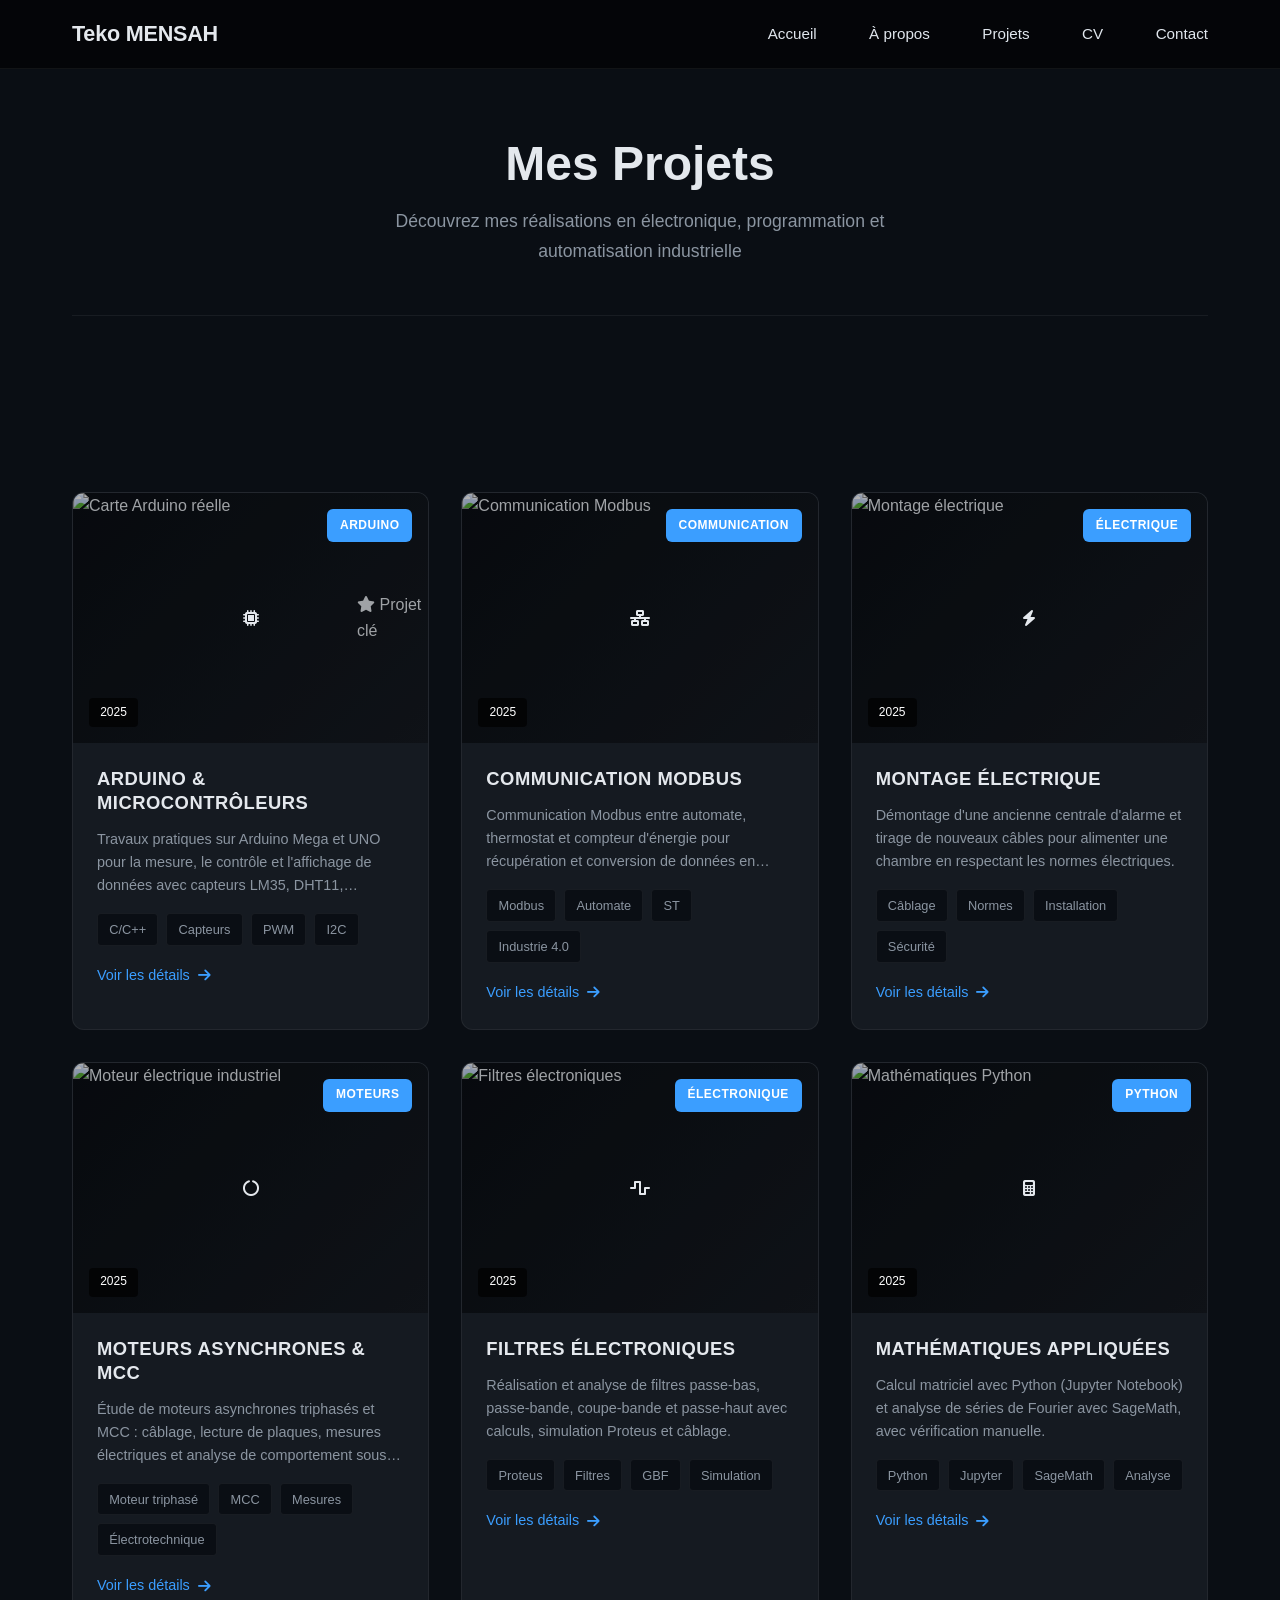
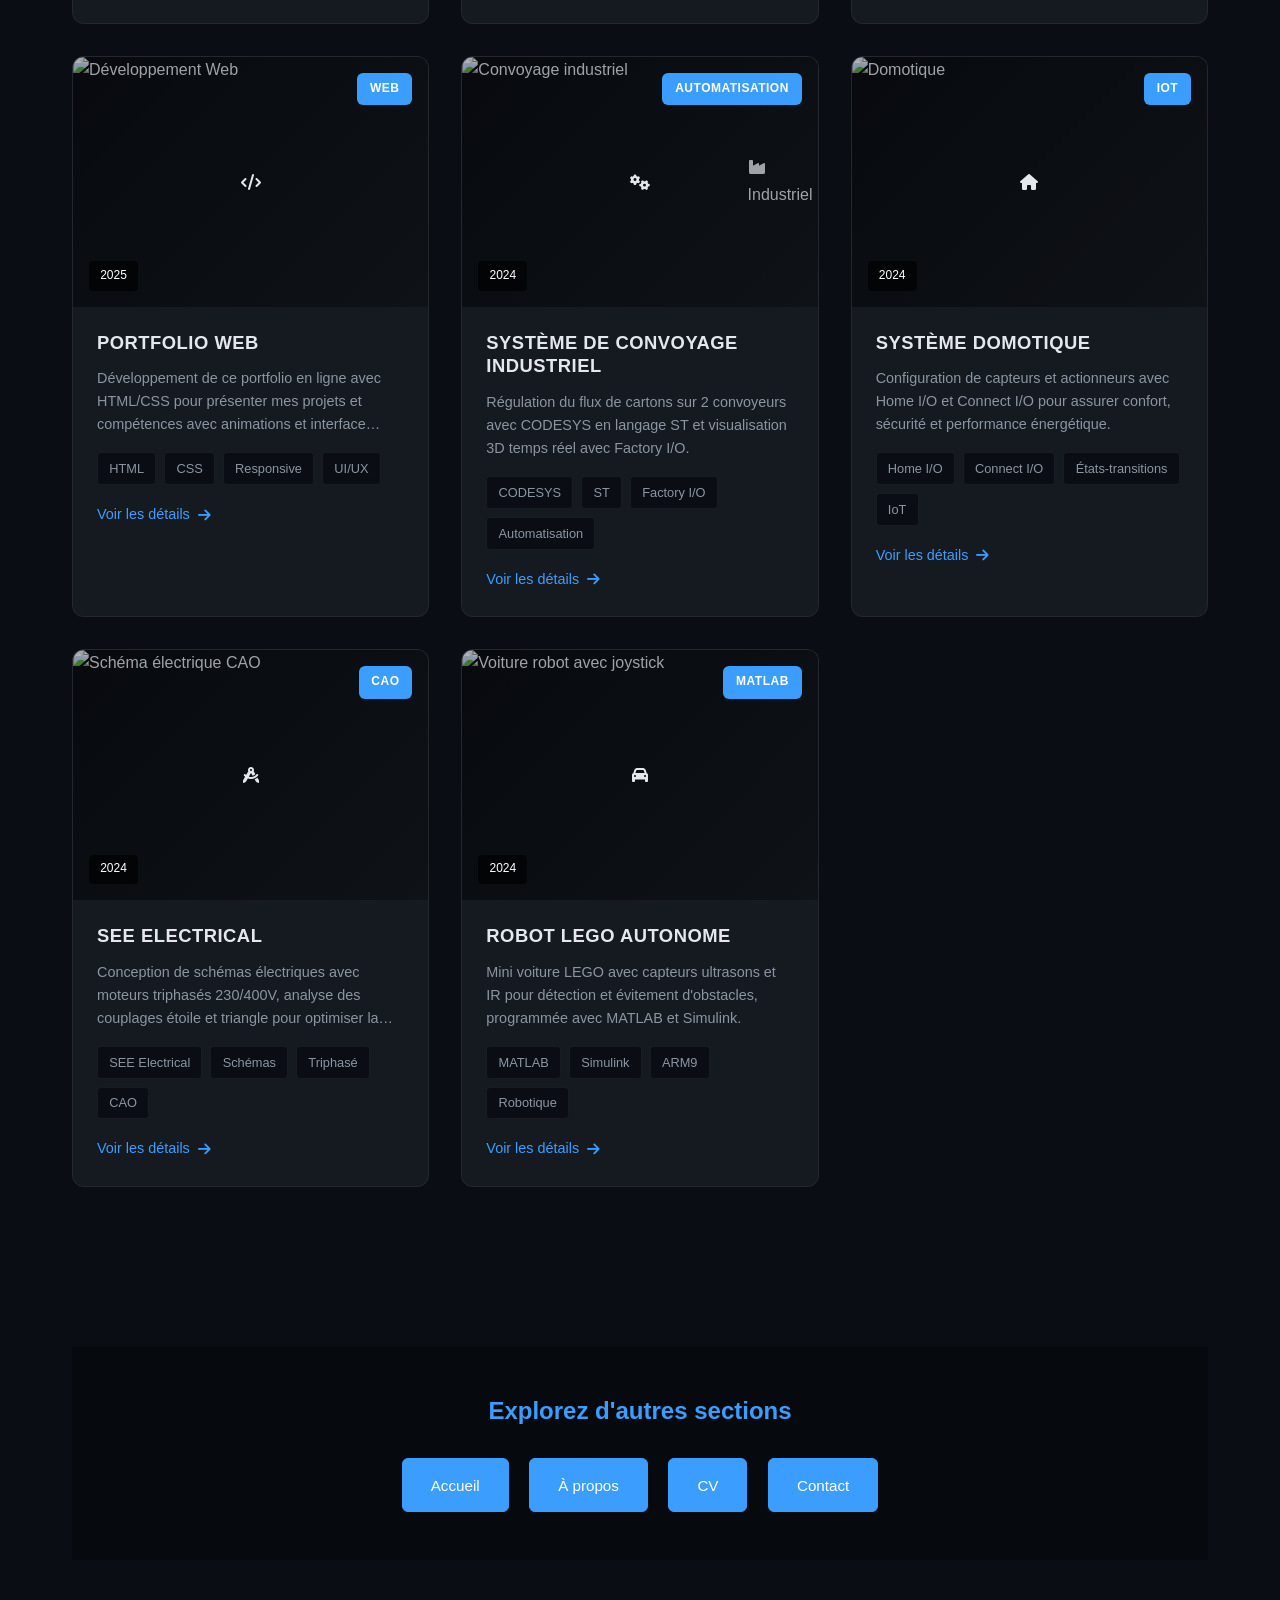
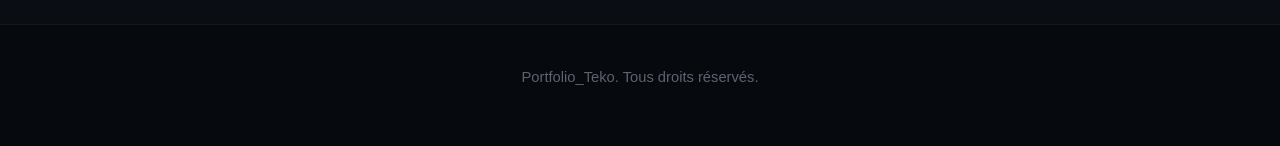
==== projects.html @ 772eec77 "Add files via upload" ====
<!DOCTYPE html>
<html lang="fr">
<head>
  <meta charset="UTF-8">
  <meta name="viewport" content="width=device-width, initial-scale=1.0">
  <title>Projets - Portfolio</title>
  <link rel="stylesheet" href="style.css">
  <link rel="stylesheet" href="https://cdnjs.cloudflare.com/ajax/libs/font-awesome/6.4.0/css/all.min.css">
</head>
<body>
  <!-- Header Navigation -->
  <header style="background: rgba(0, 0, 0, 0.2); backdrop-filter: brightness(0.5);">
    <nav class="container flex-between" style="max-width:1200px; margin:0 auto; display:flex; align-items:center; justify-content:space-between;">
      <h1>Teko MENSAH</h1>
      <div>
        <a href="index.html" style="color:#e0e6ed; margin-right:1rem; text-decoration:none;">Accueil</a>
        <a href="about.html" style="color:#e0e6ed; margin-right:1rem; text-decoration:none;">À propos</a>
        <a href="projects.html" style="color:#e0e6ed; margin-right:1rem; text-decoration:none;">Projets</a>
        <a href="skills.html" style="color:#e0e6ed; margin-right:1rem; text-decoration:none;">CV</a>
        <a href="contact.html" style="color:#e0e6ed; text-decoration:none;">Contact</a>
      </div>
    </nav>
  </header>

  <!-- Main Content -->
  <main class="container">
    <section class="page-header">
      <h1>Mes Projets</h1>
      <p class="text-center">Découvrez mes réalisations en électronique, programmation et automatisation industrielle</p>
    </section>

    <section class="projects-grid-container">
      <div class="projects-grid">
        <!-- PROJETS 2025 - Plus récents -->
        <!-- Projet 2025: Arduino/Microcontrôleurs - Très impactant et récent -->
        <div class="project-item featured">
          <div class="project-image">
            <img src="https://images.pexels.com/photos/15470542/pexels-photo-15470542.jpeg" alt="Carte Arduino réelle">
            <div class="project-overlay">
              <i class="project-placeholder fas fa-microchip"></i>
            </div>
            <span class="project-badge">Arduino</span>
            <span class="project-date">2025</span>
            <span class="project-featured-badge"><i class="fas fa-star"></i> Projet clé</span>
          </div>
          <div class="project-content">
            <h3 class="project-title">Arduino & Microcontrôleurs</h3>
            <p class="project-description">
              Travaux pratiques sur Arduino Mega et UNO pour la mesure, le contrôle et l'affichage de données avec capteurs LM35, DHT11, afficheurs LCD, 7 segments et gestion de moteurs.
            </p>
            <div class="project-tags">
              <span class="project-tag">C/C++</span>
              <span class="project-tag">Capteurs</span>
              <span class="project-tag">PWM</span>
              <span class="project-tag">I2C</span>
            </div>
            <a href="https://www.linkedin.com/in/teko-mensah-b5ab98325/details/projects/" target="_blank" rel="noopener noreferrer" class="project-link">
              Voir les détails <i class="fas fa-arrow-right"></i>
            </a>
          </div>
        </div>

        <!-- Projet 2025: Communication Modbus - Communication industrielle importante -->
        <div class="project-item">
          <div class="project-image">
            <img src="https://images.unsplash.com/photo-1558494949-ef010cbdcc31" alt="Communication Modbus">
            <div class="project-overlay">
              <i class="project-placeholder fas fa-network-wired"></i>
            </div>
            <span class="project-badge">Communication</span>
            <span class="project-date">2025</span>
          </div>
          <div class="project-content">
            <h3 class="project-title">Communication Modbus</h3>
            <p class="project-description">
              Communication Modbus entre automate, thermostat et compteur d'énergie pour récupération et conversion de données en langage ST.
            </p>
            <div class="project-tags">
              <span class="project-tag">Modbus</span>
              <span class="project-tag">Automate</span>
              <span class="project-tag">ST</span>
              <span class="project-tag">Industrie 4.0</span>
            </div>
            <a href="https://www.linkedin.com/in/teko-mensah-b5ab98325/details/projects/" target="_blank" rel="noopener noreferrer" class="project-link">
              Voir les détails <i class="fas fa-arrow-right"></i>
            </a>
          </div>
        </div>

        <!-- Projet 2025: Montage électrique - Compétences pratiques importantes -->
        <div class="project-item">
          <div class="project-image">
            <img src="https://images.unsplash.com/photo-1621905252507-b35492cc74b4" alt="Montage électrique">
            <div class="project-overlay">
              <i class="project-placeholder fas fa-bolt"></i>
            </div>
            <span class="project-badge">Électrique</span>
            <span class="project-date">2025</span>
          </div>
          <div class="project-content">
            <h3 class="project-title">Montage Électrique</h3>
            <p class="project-description">
              Démontage d'une ancienne centrale d'alarme et tirage de nouveaux câbles pour alimenter une chambre en respectant les normes électriques.
            </p>
            <div class="project-tags">
              <span class="project-tag">Câblage</span>
              <span class="project-tag">Normes</span>
              <span class="project-tag">Installation</span>
              <span class="project-tag">Sécurité</span>
            </div>
            <a href="https://www.linkedin.com/in/teko-mensah-b5ab98325/details/projects/" target="_blank" rel="noopener noreferrer" class="project-link">
              Voir les détails <i class="fas fa-arrow-right"></i>
            </a>
          </div>
        </div>

        <!-- Projet 2025: Moteurs Asynchrones & MCC - Électrotechnique fondamentale -->
        <div class="project-item">
          <div class="project-image">
            <img src="photo/moteur.png" alt="Moteur électrique industriel">
            <div class="project-overlay">
              <i class="project-placeholder fas fa-circle-notch"></i>
            </div>
            <span class="project-badge">Moteurs</span>
            <span class="project-date">2025</span>
          </div>
          <div class="project-content">
            <h3 class="project-title">Moteurs Asynchrones & MCC</h3>
            <p class="project-description">
              Étude de moteurs asynchrones triphasés et MCC : câblage, lecture de plaques, mesures électriques et analyse de comportement sous charge.
            </p>
            <div class="project-tags">
              <span class="project-tag">Moteur triphasé</span>
              <span class="project-tag">MCC</span>
              <span class="project-tag">Mesures</span>
              <span class="project-tag">Électrotechnique</span>
            </div>
            <a href="https://www.linkedin.com/in/teko-mensah-b5ab98325/details/projects/" target="_blank" rel="noopener noreferrer" class="project-link">
              Voir les détails <i class="fas fa-arrow-right"></i>
            </a>
          </div>
        </div>

        <!-- Projet 2025: Filtres électroniques - Électronique avancée -->
        <div class="project-item">
          <div class="project-image">
            <img src="https://images.unsplash.com/photo-1518770660439-4636190af475" alt="Filtres électroniques">
            <div class="project-overlay">
              <i class="project-placeholder fas fa-wave-square"></i>
            </div>
            <span class="project-badge">Électronique</span>
            <span class="project-date">2025</span>
          </div>
          <div class="project-content">
            <h3 class="project-title">Filtres Électroniques</h3>
            <p class="project-description">
              Réalisation et analyse de filtres passe-bas, passe-bande, coupe-bande et passe-haut avec calculs, simulation Proteus et câblage.
            </p>
            <div class="project-tags">
              <span class="project-tag">Proteus</span>
              <span class="project-tag">Filtres</span>
              <span class="project-tag">GBF</span>
              <span class="project-tag">Simulation</span>
            </div>
            <a href="https://www.linkedin.com/in/teko-mensah-b5ab98325/details/projects/" target="_blank" rel="noopener noreferrer" class="project-link">
              Voir les détails <i class="fas fa-arrow-right"></i>
            </a>
          </div>
        </div>

        <!-- Projet 2025: Mathématiques Appliquées - Compétences analytiques -->
        <div class="project-item">
          <div class="project-image">
            <img src="https://images.unsplash.com/photo-1635070041078-e363dbe005cb" alt="Mathématiques Python">
            <div class="project-overlay">
              <i class="project-placeholder fas fa-calculator"></i>
            </div>
            <span class="project-badge">Python</span>
            <span class="project-date">2025</span>
          </div>
          <div class="project-content">
            <h3 class="project-title">Mathématiques Appliquées</h3>
            <p class="project-description">
              Calcul matriciel avec Python (Jupyter Notebook) et analyse de séries de Fourier avec SageMath, avec vérification manuelle.
            </p>
            <div class="project-tags">
              <span class="project-tag">Python</span>
              <span class="project-tag">Jupyter</span>
              <span class="project-tag">SageMath</span>
              <span class="project-tag">Analyse</span>
            </div>
            <a href="https://www.linkedin.com/in/teko-mensah-b5ab98325/details/projects/" target="_blank" rel="noopener noreferrer" class="project-link">
              Voir les détails <i class="fas fa-arrow-right"></i>
            </a>
          </div>
        </div>

        <!-- Projet 2025: Portfolio Web - Développement web personnel -->
        <div class="project-item">
          <div class="project-image">
            <img src="https://images.unsplash.com/photo-1547658719-da2b51169166" alt="Développement Web">
            <div class="project-overlay">
              <i class="project-placeholder fas fa-code"></i>
            </div>
            <span class="project-badge">Web</span>
            <span class="project-date">2025</span>
          </div>
          <div class="project-content">
            <h3 class="project-title">Portfolio Web</h3>
            <p class="project-description">
              Développement de ce portfolio en ligne avec HTML/CSS pour présenter mes projets et compétences avec animations et interface moderne.
            </p>
            <div class="project-tags">
              <span class="project-tag">HTML</span>
              <span class="project-tag">CSS</span>
              <span class="project-tag">Responsive</span>
              <span class="project-tag">UI/UX</span>
            </div>
            <a href="https://www.linkedin.com/in/teko-mensah-b5ab98325/details/projects/" target="_blank" rel="noopener noreferrer" class="project-link">
              Voir les détails <i class="fas fa-arrow-right"></i>
            </a>
          </div>
        </div>

        <!-- PROJETS 2024 - Moins récents -->
        <!-- Projet 2024: Système de convoyage industriel - Impactant pour l'industrie -->
        <div class="project-item featured">
          <div class="project-image">
            <img src="photo/convoyeur.jpg" alt="Convoyage industriel">
            <div class="project-overlay">
              <i class="project-placeholder fas fa-cogs"></i>
            </div>
            <span class="project-badge">Automatisation</span>
            <span class="project-date">2024</span>
            <span class="project-featured-badge"><i class="fas fa-industry"></i> Industriel</span>
          </div>
          <div class="project-content">
            <h3 class="project-title">Système de Convoyage Industriel</h3>
            <p class="project-description">
              Régulation du flux de cartons sur 2 convoyeurs avec CODESYS en langage ST et visualisation 3D temps réel avec Factory I/O.
            </p>
            <div class="project-tags">
              <span class="project-tag">CODESYS</span>
              <span class="project-tag">ST</span>
              <span class="project-tag">Factory I/O</span>
              <span class="project-tag">Automatisation</span>
            </div>
            <a href="https://www.linkedin.com/in/teko-mensah-b5ab98325/details/projects/" target="_blank" rel="noopener noreferrer" class="project-link">
              Voir les détails <i class="fas fa-arrow-right"></i>
            </a>
          </div>
        </div>

        <!-- Projet 2024: Système Domotique - IoT et automation -->
        <div class="project-item">
          <div class="project-image">
            <img src="photo/domotique.jpg" alt="Domotique">
            <div class="project-overlay">
              <i class="project-placeholder fas fa-home"></i>
            </div>
            <span class="project-badge">IoT</span>
            <span class="project-date">2024</span>
          </div>
          <div class="project-content">
            <h3 class="project-title">Système Domotique</h3>
            <p class="project-description">
              Configuration de capteurs et actionneurs avec Home I/O et Connect I/O pour assurer confort, sécurité et performance énergétique.
            </p>
            <div class="project-tags">
              <span class="project-tag">Home I/O</span>
              <span class="project-tag">Connect I/O</span>
              <span class="project-tag">États-transitions</span>
              <span class="project-tag">IoT</span>
            </div>
            <a href="https://www.linkedin.com/in/teko-mensah-b5ab98325/details/projects/" target="_blank" rel="noopener noreferrer" class="project-link">
              Voir les détails <i class="fas fa-arrow-right"></i>
            </a>
          </div>
        </div>

        <!-- Projet 2024: SEE Electrical - CAO électrique -->
        <div class="project-item">
          <div class="project-image">
            <img src="photo/see electrical image - Recherche Google.png" alt="Schéma électrique CAO">
            <div class="project-overlay">
              <i class="project-placeholder fas fa-drafting-compass"></i>
            </div>
            <span class="project-badge">CAO</span>
            <span class="project-date">2024</span>
          </div>
          <div class="project-content">
            <h3 class="project-title">SEE Electrical</h3>
            <p class="project-description">
              Conception de schémas électriques avec moteurs triphasés 230/400V, analyse des couplages étoile et triangle pour optimiser la commande.
            </p>
            <div class="project-tags">
              <span class="project-tag">SEE Electrical</span>
              <span class="project-tag">Schémas</span>
              <span class="project-tag">Triphasé</span>
              <span class="project-tag">CAO</span>
            </div>
            <a href="https://www.linkedin.com/in/teko-mensah-b5ab98325/details/projects/" target="_blank" rel="noopener noreferrer" class="project-link">
              Voir les détails <i class="fas fa-arrow-right"></i>
            </a>
          </div>
        </div>

        <!-- Projet 2024: Robot LEGO Autonome - Robotique éducative -->
        <div class="project-item">
          <div class="project-image">
            <img src="photo/lego.jpg" alt="Voiture robot avec joystick">
            <div class="project-overlay">
              <i class="project-placeholder fas fa-car"></i>
            </div>
            <span class="project-badge">MATLAB</span>
            <span class="project-date">2024</span>
          </div>
          <div class="project-content">
            <h3 class="project-title">Robot LEGO Autonome</h3>
            <p class="project-description">
              Mini voiture LEGO avec capteurs ultrasons et IR pour détection et évitement d'obstacles, programmée avec MATLAB et Simulink.
            </p>
            <div class="project-tags">
              <span class="project-tag">MATLAB</span>
              <span class="project-tag">Simulink</span>
              <span class="project-tag">ARM9</span>
              <span class="project-tag">Robotique</span>
            </div>
            <a href="https://www.linkedin.com/in/teko-mensah-b5ab98325/details/projects/" target="_blank" rel="noopener noreferrer" class="project-link">
              Voir les détails <i class="fas fa-arrow-right"></i>
            </a>
          </div>
        </div>

      </div>
    </section>

    <!-- Bottom Navigation -->
    <section class="bottom-navigation">
      <h3>Explorez d'autres sections</h3>
      <a href="index.html" class="btn btn-primary">Accueil</a>
      <a href="about.html" class="btn btn-primary">À propos</a>
      <a href="skills.html" class="btn btn-primary">CV</a>
      <a href="contact.html" class="btn btn-primary">Contact</a>
    </section>
  </main>

  <!-- Footer -->
  <footer>
    <div class="container">
      <p> Portfolio_Teko. Tous droits réservés.</p>
    </div>
  </footer>

  <!-- JavaScript -->
  <script>
    // Animation d'apparition progressive des projets
    document.addEventListener('DOMContentLoaded', function() {
      const projectItems = document.querySelectorAll('.project-item');
      
      const observer = new IntersectionObserver((entries) => {
        entries.forEach(entry => {
          if (entry.isIntersecting) {
            const index = Array.from(projectItems).indexOf(entry.target);
            setTimeout(() => {
              entry.target.classList.add('visible');
            }, index * 10);
            
            observer.unobserve(entry.target);
          }
        });
      }, {
        threshold: 0.1,
        rootMargin: '0px 0px -50px 0px'
      });
      
      projectItems.forEach(item => {
        observer.observe(item);
      });
    });
  </script>
</body>
</html>
---- style.css ----
/* ==================================================
   VARIABLES GLOBALES
   ================================================== */
:root {
  --bg-main: #0a0e14;
  --bg-secondary: #151a21;
  --bg-footer: #06090d;
  --text-primary: #e4e8ed;
  --text-secondary: #8b95a1;
  --text-muted: #5c6370;
  --accent: #3b9eff;
  --accent-dim: #2d7ac4;
  --border: rgba(255, 255, 255, 0.06);
  --border-hover: rgba(59, 158, 255, 0.25);
  --shadow-sm: 0 2px 8px rgba(0, 0, 0, 0.4);
  --shadow-md: 0 4px 16px rgba(0, 0, 0, 0.5);
  --shadow-lg: 0 8px 24px rgba(0, 0, 0, 0.6);
}

/* ===========================
   RESET & BASE
   =========================== */
* { box-sizing: border-box; margin: 0; padding: 0; }
html { font-size: 16px; scroll-behavior: smooth; }
body { 
  font-family: -apple-system, BlinkMacSystemFont, 'Segoe UI', Roboto, sans-serif;
  background: var(--bg-main); color: var(--text-primary);
  line-height: 1.65; overflow-x: hidden; min-height: 100vh;
}

/* ===========================
   TYPOGRAPHIE
   =========================== */
h1, h2, h3, h4, h5, h6 { line-height: 1.3; font-weight: 600; margin-bottom: 1rem; color: var(--text-primary); }
h1 { font-size: clamp(2rem, 5vw, 3rem); }
h2 { font-size: clamp(1.75rem, 4vw, 2.25rem); }
h3 { font-size: clamp(1.25rem, 3vw, 1.5rem); }
h4 { font-size: 1.25rem; }
h5 { font-size: 1.1rem; }
p { margin-bottom: 1rem; color: var(--text-secondary); line-height: 1.7; }
a { color: var(--accent); text-decoration: none; transition: color 0.2s ease; }
a:hover { color: var(--text-primary); }

/* ===========================
   LAYOUT
   =========================== */
.container { max-width: 1200px; margin: 0 auto; padding: 0 2rem; }
.text-center { text-align: center; }
.text-left { text-align: left; }
.text-right { text-align: right; }

.mt-1 { margin-top: 0.5rem; } .mt-2 { margin-top: 1rem; } .mt-3 { margin-top: 1.5rem; } .mt-4 { margin-top: 2rem; } .mt-5 { margin-top: 3rem; }
.mb-1 { margin-bottom: 0.5rem; } .mb-2 { margin-bottom: 1rem; } .mb-3 { margin-bottom: 1.5rem; } .mb-4 { margin-bottom: 2rem; } .mb-5 { margin-bottom: 3rem; }
.p-1 { padding: 0.5rem; } .p-2 { padding: 1rem; } .p-3 { padding: 1.5rem; } .p-4 { padding: 2rem; } .p-5 { padding: 3rem; }

.flex { display: flex; }
.flex-center { display: flex; justify-content: center; align-items: center; }
.flex-between { display: flex; justify-content: space-between; align-items: center; }

.grid { display: grid; gap: 2rem; }
.grid-2 { grid-template-columns: repeat(auto-fit, minmax(300px, 1fr)); }
.grid-3 { grid-template-columns: repeat(auto-fit, minmax(250px, 1fr)); }

/* ===========================
   NAVIGATION
   =========================== */
header { 
  background: var(--bg-secondary); border-bottom: 1px solid var(--border); 
  padding: 1.25rem 0; position: sticky; top: 0; z-index: 1000;
}
nav h1 { font-size: 1.35rem; color: var(--text-primary); margin: 0; font-weight: 600; letter-spacing: -0.01em; }
nav a { 
  color: var(--text-secondary); margin-left: 2rem; font-weight: 500; font-size: 0.95rem; 
  transition: color 0.2s ease; position: relative;
}
nav a::after {
  content: ''; position: absolute; bottom: -4px; left: 0; width: 0; height: 2px;
  background: var(--accent); transition: width 0.25s ease;
}
nav a:hover, nav a.active { color: var(--accent); }
nav a:hover::after, nav a.active::after { width: 100%; }

/* ===========================
   HERO
   =========================== */
.hero { display: flex; align-items: center; min-height: 70vh; position: relative; }
.hero-inner { 
  max-width: 750px; margin: 0 auto; text-align: center; 
  padding: 4rem 2rem; position: relative; z-index: 1;
}
.hero-line { 
  font-size: clamp(2.25rem, 5vw, 3.5rem); margin-bottom: 1.25rem; 
  font-weight: 600; letter-spacing: -0.02em; color: var(--text-primary);
}
.hero-sub { 
  color: var(--text-secondary); margin-bottom: 2rem; font-size: clamp(1rem, 2vw, 1.15rem);
  max-width: 600px; margin-left: auto; margin-right: auto; line-height: 1.7;
}
.hero-actions { display: flex; gap: 1rem; justify-content: center; flex-wrap: wrap; }

/* ===========================
   BOUTONS
   =========================== */
.btn {
  display: inline-block; padding: 0.85rem 1.75rem; border-radius: 6px; font-weight: 500;
  cursor: pointer; transition: all 0.2s ease; border: 1px solid transparent; font-size: 0.95rem;
}
.btn-primary { background: var(--accent); color: #fff; border-color: var(--accent); }
.btn-primary:hover { background: var(--accent-dim); border-color: var(--accent-dim); transform: translateY(-1px); }
.btn-outline { border: 1px solid var(--border-hover); color: var(--accent); background: transparent; }
.btn-outline:hover { background: rgba(59, 158, 255, 0.08); border-color: var(--accent); transform: translateY(-1px); }

/* ===========================
   SECTIONS
   =========================== */
section { padding: 5rem 0; position: relative; z-index: 1; }
.section-title { font-size: clamp(1.85rem, 4vw, 2.25rem); margin-bottom: 2.5rem; font-weight: 600; color: var(--text-primary); }

/* ===========================
   CARDS & PROJECTS
   =========================== */
.card { 
  background: var(--bg-secondary); border: 1px solid var(--border); border-radius: 8px; 
  padding: 2rem; box-shadow: var(--shadow-sm); transition: all 0.25s ease;
}
.card h3 { 
  font-size: 1.3rem; margin-bottom: 0.85rem; font-weight: 600; color: var(--text-primary); 
  padding-bottom: 0.75rem; border-bottom: 2px solid var(--border);
}
.card:hover { border-color: var(--border-hover); box-shadow: var(--shadow-md); transform: translateY(-3px); }

/* Grille de projets principale */
.projects-grid { 
  display: grid; grid-template-columns: repeat(auto-fit, minmax(350px, 1fr)); 
  gap: 2rem; margin-top: 3rem;
}
.project-item { 
  background: var(--bg-secondary); border: 1px solid var(--border); border-radius: 12px; 
  overflow: hidden; transition: all 0.3s ease; cursor: pointer; position: relative;
  opacity: 0; transform: translateY(30px); transition: opacity 0.6s ease, transform 0.6s ease, all 0.3s ease;
}
.project-item.visible { opacity: 1; transform: translateY(0); }
.project-item:hover { transform: translateY(-5px); border-color: var(--accent); box-shadow: var(--shadow-lg); }

.project-image { 
  width: 100%; height: 250px; 
  background: linear-gradient(135deg, var(--bg-main) 0%, var(--bg-secondary) 100%);
  display: flex; align-items: center; justify-content: center; position: relative; overflow: hidden;
}
.project-image img { width: 100%; height: 100%; object-fit: cover; transition: transform 0.3s ease; }
.project-item:hover .project-image img { transform: scale(1.05); }

.project-overlay { 
  position: absolute; top: 0; left: 0; width: 100%; height: 100%; 
  background: rgba(0, 0, 0, 0.3); display: flex; align-items: center; justify-content: center;
  transition: background 0.3s ease;
}
.project-item:hover .project-overlay { background: rgba(0, 0, 0, 0.1); }

.project-badge { 
  position: absolute; top: 1rem; right: 1rem; background: var(--accent); color: white;
  padding: 0.4rem 0.8rem; border-radius: 6px; font-size: 0.75rem; font-weight: 600;
  text-transform: uppercase; letter-spacing: 0.5px; z-index: 2;
}
.project-date { 
  position: absolute; bottom: 1rem; left: 1rem; background: rgba(0, 0, 0, 0.7); color: white;
  padding: 0.3rem 0.7rem; border-radius: 4px; font-size: 0.75rem; z-index: 2;
}

.project-content { padding: 1.5rem; }
.project-title { 
  color: var(--text-primary); font-size: 1.15rem; font-weight: 600; margin-bottom: 0.8rem;
  text-transform: uppercase; letter-spacing: 0.5px; line-height: 1.3;
}
.project-description { 
  color: var(--text-secondary); font-size: 0.9rem; line-height: 1.6; margin-bottom: 1rem;
  display: -webkit-box; -webkit-line-clamp: 3; -webkit-box-orient: vertical; overflow: hidden;
}
.project-tags { display: flex; flex-wrap: wrap; gap: 0.5rem; margin-bottom: 1rem; }
.project-tag { 
  background: var(--bg-main); color: var(--text-secondary); padding: 0.3rem 0.7rem; 
  border-radius: 4px; font-size: 0.8rem; border: 1px solid var(--border);
}
.project-link { 
  display: inline-flex; align-items: center; gap: 0.5rem; color: var(--accent);
  font-weight: 500; font-size: 0.9rem; text-decoration: none; transition: all 0.2s ease;
}
.project-link:hover { color: var(--text-primary); gap: 0.8rem; }

/* ===========================
   PAGE HEADERS & À PROPOS
   =========================== */
.page-header { 
  text-align: center; padding: 4rem 0 3rem; border-bottom: 1px solid var(--border); margin-bottom: 3rem;
}
.page-header h1 { font-size: clamp(2.25rem, 5vw, 3rem); margin-bottom: 0.75rem; font-weight: 600; color: var(--text-primary); }
.page-header p { font-size: 1.1rem; color: var(--text-secondary); max-width: 600px; margin: 0 auto; }

/* Grille pour la page À propos */
.about-grid { display: grid; grid-template-columns: 1fr; gap: 1.5rem; max-width: 900px; margin: 0 auto; }
.about-card { opacity: 0; transform: translateY(30px); transition: opacity 0.6s ease, transform 0.6s ease; }
.about-card.visible { opacity: 1; transform: translateY(0); }

.section-subtitle { 
  color: var(--accent); text-transform: uppercase; letter-spacing: 0.6px; font-size: 1rem;
  margin-bottom: 1.5rem; display: flex; align-items: center; gap: 0.5rem;
}

/* Présentation avec photo */
.presentation-container { display: flex; align-items: center; gap: 2rem; flex-wrap: wrap; }
.profile-photo { width: 200px; height: auto; border-radius: 10px; object-fit: cover; border: 2px solid var(--border); }
.presentation-text { flex: 1; min-width: 300px; }
.presentation-text p { font-size: 1rem; line-height: 1.7; margin-bottom: 0.8rem; }

/* Formation */
.education-list { display: flex; flex-direction: column; gap: 1.5rem; }
.education-item { border-left: 3px solid var(--accent); padding-left: 1rem; }
.education-item h4 { color: var(--text-primary); font-weight: 600; margin-bottom: 0.3rem; font-size: 1rem; }
.education-detail { color: var(--text-secondary); font-size: 0.95rem; margin-bottom: 0.2rem; }
.education-institution { color: var(--text-secondary); font-size: 0.9rem; margin-bottom: 0.2rem; }
.education-date { color: var(--accent); font-size: 0.9rem; font-weight: 500; }

/* Compétences */
.skills-list { display: flex; flex-direction: column; gap: 1.5rem; }
.skill-header { display: flex; justify-content: space-between; align-items: center; margin-bottom: 0.5rem; }
.skill-name { color: var(--text-primary); font-weight: 600; font-size: 0.95rem; }
.skill-percent { color: var(--accent); font-size: 0.85rem; font-weight: 500; }
.skill-bar { background: var(--bg-main); height: 8px; border-radius: 10px; overflow: hidden; margin-bottom: 0.4rem; }
.skill-progress { background: linear-gradient(90deg, var(--accent) 0%, var(--accent-dim) 100%); height: 100%; border-radius: 10px; transition: width 1s ease-in-out; }
.skill-detail { color: var(--text-secondary); font-size: 0.85rem; margin: 0; }

/* Expériences professionnelles */
.experience-list { display: flex; flex-direction: column; gap: 2rem; }
.experience-item { padding-bottom: 1.5rem; border-bottom: 1px solid var(--border); }
.experience-item:last-child { border-bottom: none; padding-bottom: 0; }
.experience-header { display: flex; justify-content: space-between; align-items: flex-start; margin-bottom: 0.5rem; flex-wrap: wrap; gap: 1rem; }
.experience-header h4 { color: var(--text-primary); font-weight: 600; margin: 0; font-size: 1rem; }
.experience-company { color: var(--text-secondary); font-size: 0.9rem; margin: 0.2rem 0; }
.experience-date { color: var(--accent); font-size: 0.9rem; font-weight: 500; white-space: nowrap; }
.experience-details { color: var(--text-secondary); font-size: 0.92rem; line-height: 1.7; margin-top: 0.8rem; padding-left: 1.5rem; }
.experience-details li { margin-bottom: 0.4rem; position: relative; }
.experience-details li::before { content: '•'; position: absolute; left: -1rem; color: var(--accent); font-weight: bold; }

/* Hobbies */
.hobbies-list { display: flex; flex-direction: column; gap: 0.8rem; }
.hobby-item { color: var(--text-secondary); line-height: 1.7; font-size: 1rem; padding-left: 1.5rem; position: relative; }
.hobby-item::before { content: '→'; position: absolute; left: 0; color: var(--accent); }

/* ===========================
   BOTTOM NAVIGATION
   =========================== */
.bottom-navigation { 
  background: var(--bg-footer); padding: 3rem 2rem; text-align: center; margin-top: 5rem;
}
.bottom-navigation h3 { color: var(--accent); margin-bottom: 2rem; }
.bottom-navigation .btn { margin: 0 0.5rem; }

/* ===========================
   FOOTER
   =========================== */
footer { 
  background: var(--bg-footer); border-top: 1px solid var(--border); padding: 2.5rem 0;
  text-align: center; color: var(--text-muted); margin-top: 4rem;
}
footer a { color: var(--accent); font-weight: 500; transition: color 0.2s ease; }
footer a:hover { color: var(--text-primary); }
footer p { color: var(--text-muted); font-size: 0.92rem; }

/* ===========================
   RESPONSIVE
   =========================== */
@media (max-width: 768px) {
  .container { padding: 0 1.5rem; }
  section { padding: 3.5rem 0; }
  .grid-2, .grid-3 { grid-template-columns: 1fr; }
  
  nav a { margin-left: 1.25rem; font-size: 0.9rem; }
  nav h1 { font-size: 1.2rem; }
  
  .card { padding: 1.65rem; }
  .hero { min-height: 65vh; }
  .hero-inner { padding: 3rem 1.5rem; }
  .hero-actions { flex-direction: column; }
  .btn { width: 100%; }
  
  .projects-grid { grid-template-columns: 1fr; gap: 1.5rem; }
  .project-image { height: 200px; }
  
  .bottom-navigation { padding: 2rem 1rem; margin-top: 3rem; }
  .bottom-navigation .btn { display: block; margin: 0.5rem 0; width: 100%; }
  
  .presentation-container { flex-direction: column; text-align: center; }
  .profile-photo { width: 180px; margin: 0 auto; }
  .presentation-text { min-width: 100%; }
  
  .experience-header { flex-direction: column; gap: 0.5rem; }
  .experience-date { align-self: flex-start; }
}

@media (max-width: 480px) {
  .container { padding: 0 1rem; }
  section { padding: 2.5rem 0; }
  .card { padding: 1.35rem; }
  nav a { margin-left: 1rem; font-size: 0.85rem; }
  .hero-inner { padding: 2rem 1rem; }
  .page-header { padding: 3rem 0 2rem; margin-bottom: 2rem; }
  
  .profile-photo { width: 150px; }
  .section-subtitle { font-size: 0.9rem; }
  .skill-name, .skill-percent { font-size: 0.85rem; }
  .skill-detail { font-size: 0.8rem; }
  
  .project-badge, .project-date { font-size: 0.7rem; padding: 0.25rem 0.5rem; }
  .project-title { font-size: 1rem; }
  .project-description { font-size: 0.85rem; }
}
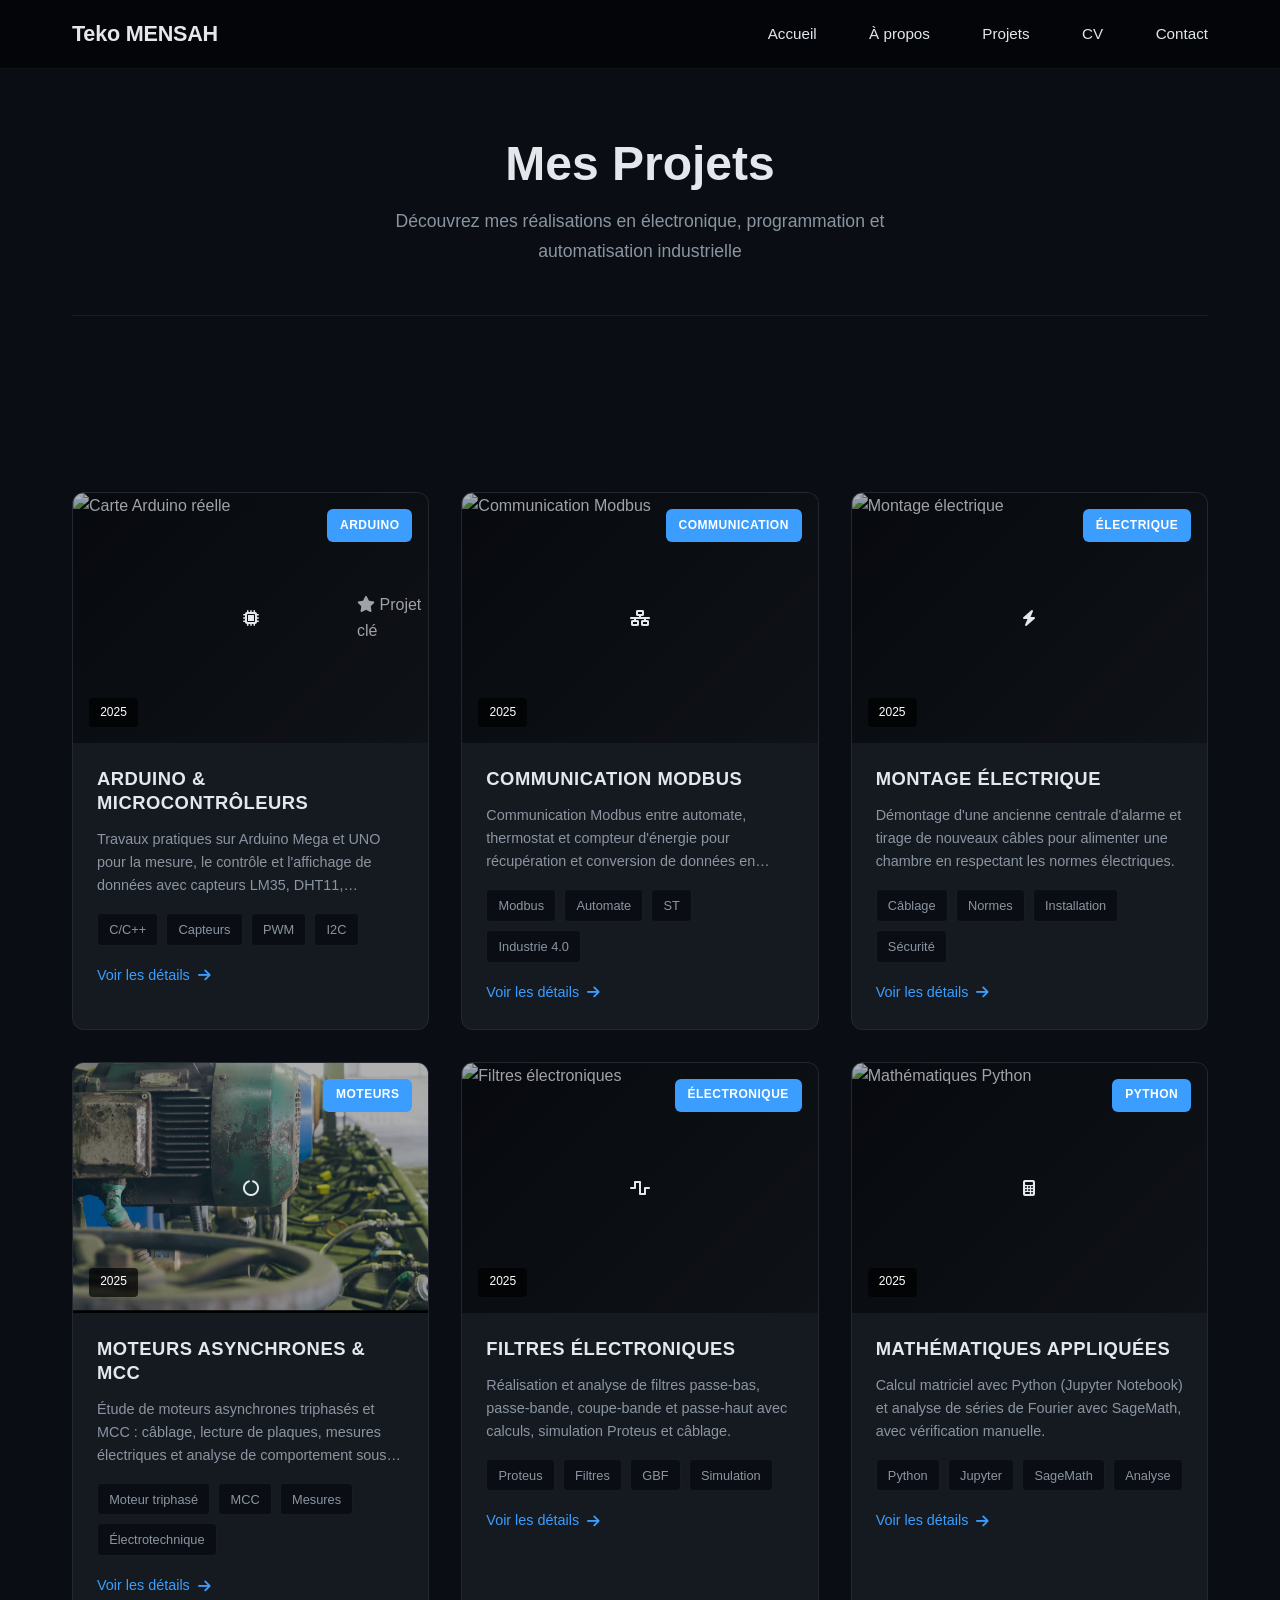
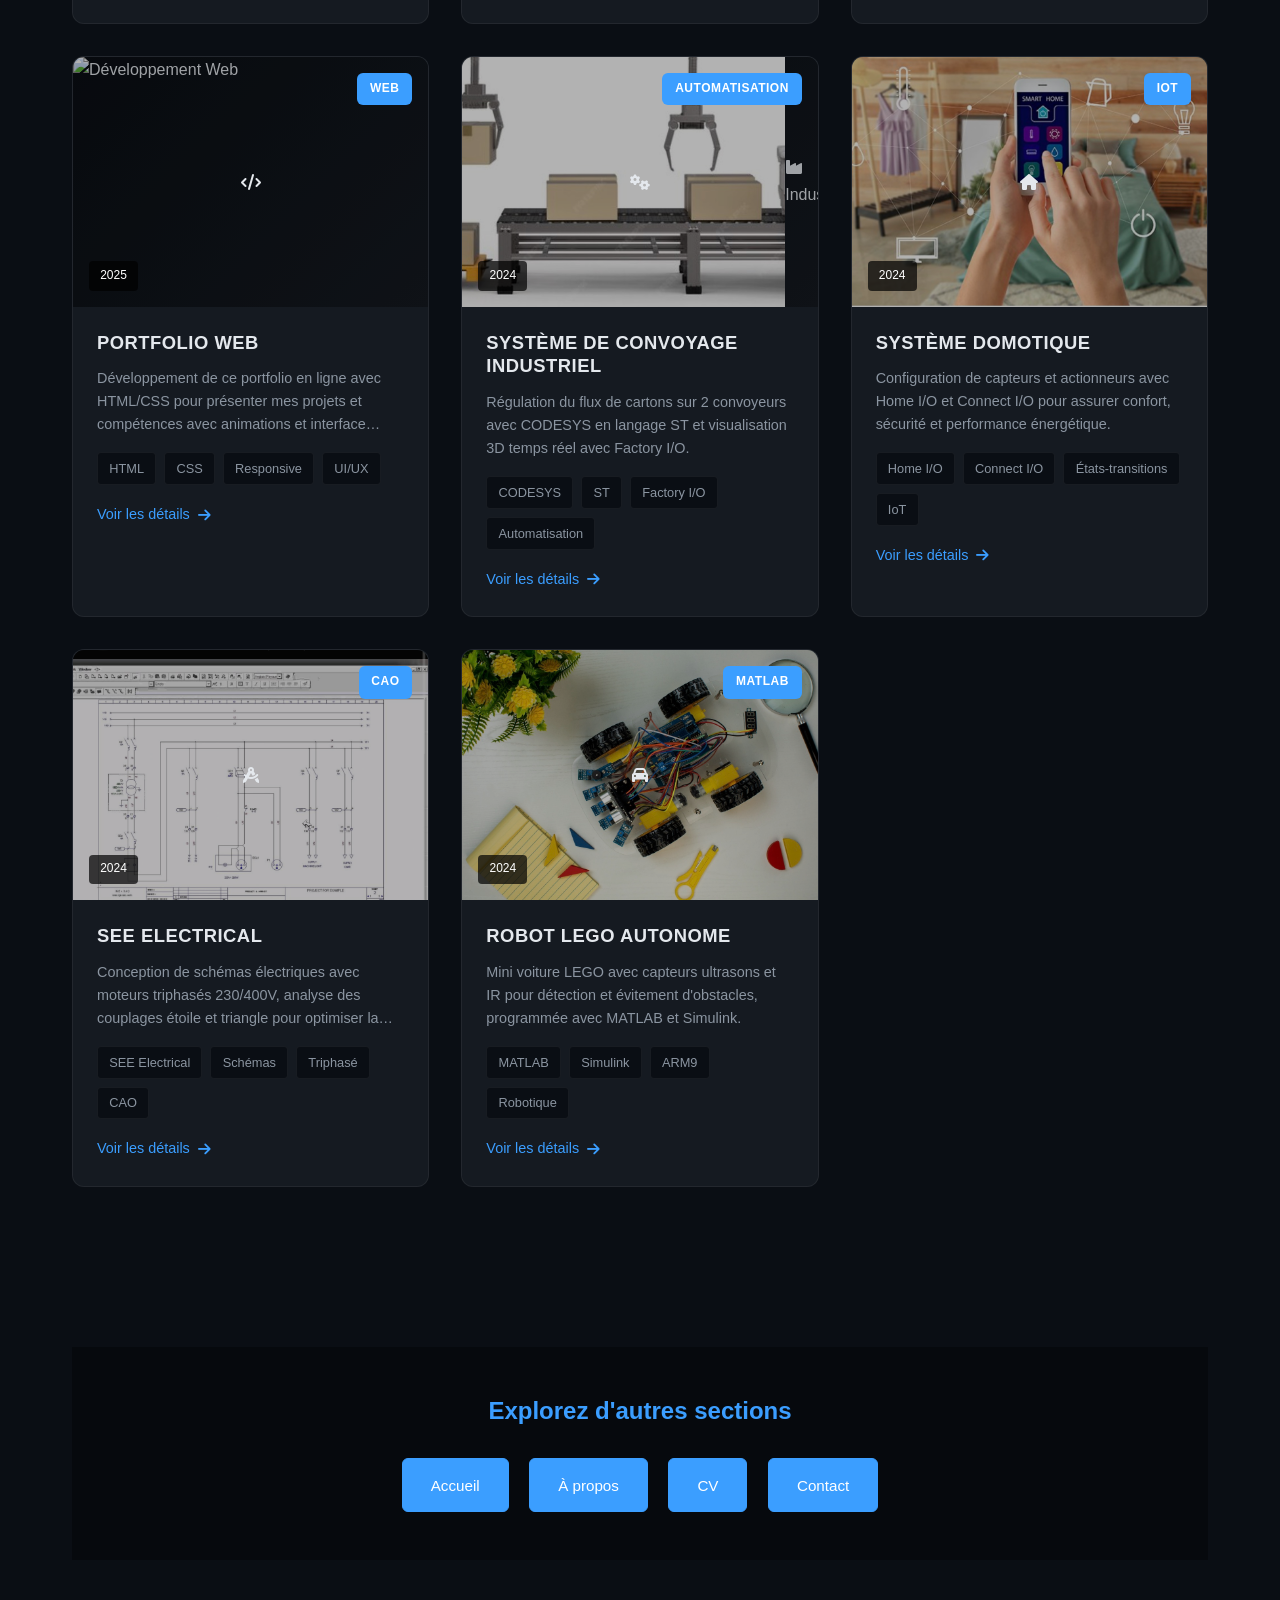
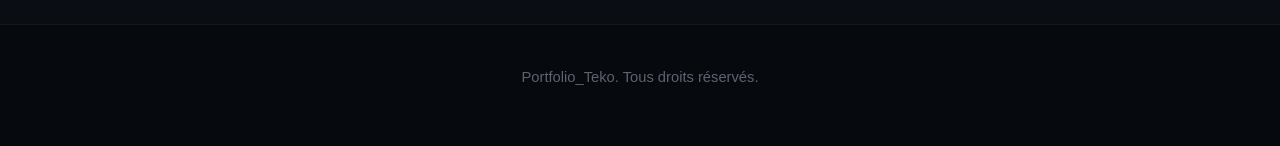
==== commit 3fba9b20: "Update image paths in projects.html" ====
--- a/projects.html
+++ b/projects.html
@@ -117,7 +117,7 @@
         <!-- Projet 2025: Moteurs Asynchrones & MCC - Électrotechnique fondamentale -->
         <div class="project-item">
           <div class="project-image">
-            <img src="photo/moteur.png" alt="Moteur électrique industriel">
+            <img src="moteur.png" alt="Moteur électrique industriel">
             <div class="project-overlay">
               <i class="project-placeholder fas fa-circle-notch"></i>
             </div>
@@ -226,7 +226,7 @@
         <!-- Projet 2024: Système de convoyage industriel - Impactant pour l'industrie -->
         <div class="project-item featured">
           <div class="project-image">
-            <img src="photo/convoyeur.jpg" alt="Convoyage industriel">
+            <img src="convoyeur.jpg" alt="Convoyage industriel">
             <div class="project-overlay">
               <i class="project-placeholder fas fa-cogs"></i>
             </div>
@@ -254,7 +254,7 @@
         <!-- Projet 2024: Système Domotique - IoT et automation -->
         <div class="project-item">
           <div class="project-image">
-            <img src="photo/domotique.jpg" alt="Domotique">
+            <img src="domotique.jpg" alt="Domotique">
             <div class="project-overlay">
               <i class="project-placeholder fas fa-home"></i>
             </div>
@@ -281,7 +281,7 @@
         <!-- Projet 2024: SEE Electrical - CAO électrique -->
         <div class="project-item">
           <div class="project-image">
-            <img src="photo/see electrical image - Recherche Google.png" alt="Schéma électrique CAO">
+            <img src="see electrical image - Recherche Google.png" alt="Schéma électrique CAO">
             <div class="project-overlay">
               <i class="project-placeholder fas fa-drafting-compass"></i>
             </div>
@@ -308,7 +308,7 @@
         <!-- Projet 2024: Robot LEGO Autonome - Robotique éducative -->
         <div class="project-item">
           <div class="project-image">
-            <img src="photo/lego.jpg" alt="Voiture robot avec joystick">
+            <img src="lego.jpg" alt="Voiture robot avec joystick">
             <div class="project-overlay">
               <i class="project-placeholder fas fa-car"></i>
             </div>
@@ -380,4 +380,4 @@
     });
   </script>
 </body>
-</html>+</html>
